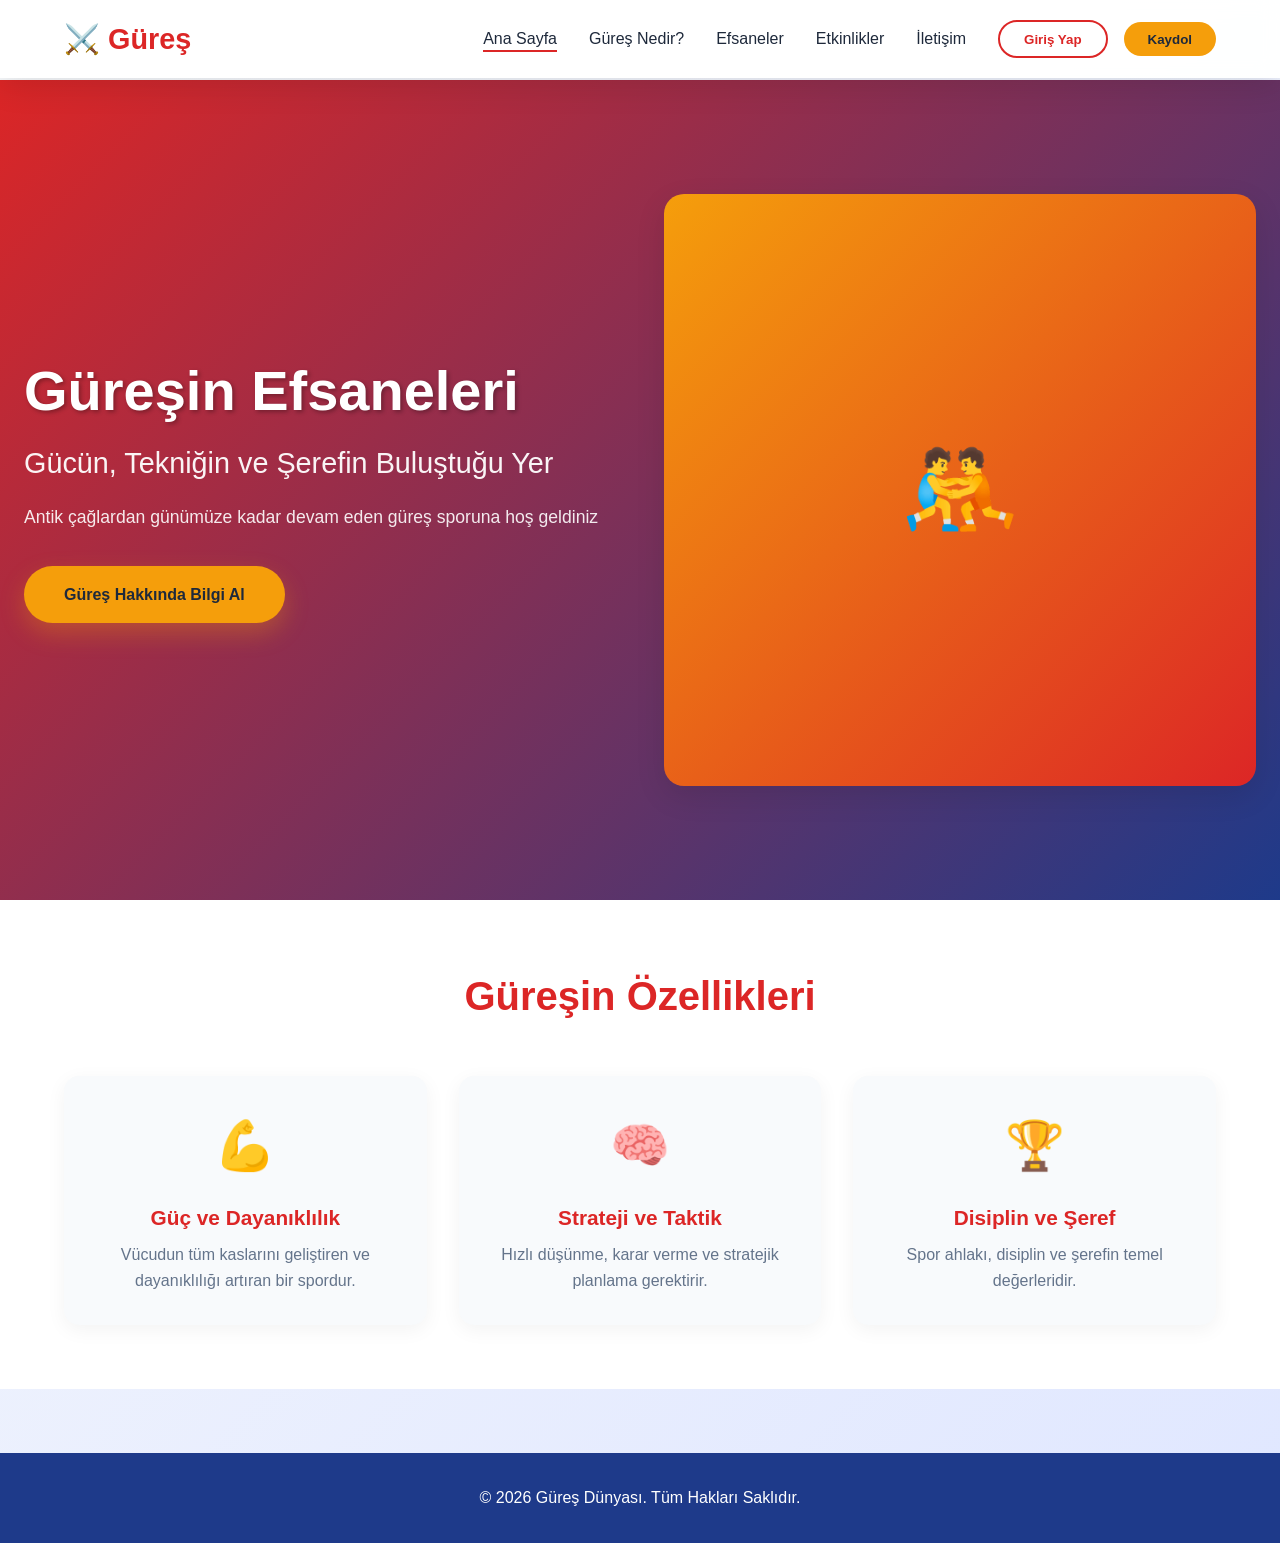
==== pages/index.html @ d6113471 "index.html kodları eklendi" ====
<!DOCTYPE html>
<html lang="tr">
<head>
    <meta charset="UTF-8">
    <meta name="viewport" content="width=device-width, initial-scale=1.0">
    <meta name="description" content="Güreş Dünyası - Antik Spordan Modern Güreşe">
    <meta name="author" content="Güreş Platformu">
    <title>Güreş Dünyası - Ana Sayfa</title>
    <style>
        * {
            margin: 0;
            padding: 0;
            box-sizing: border-box;
        }

        :root {
            --primary-red: #dc2626;
            --secondary-gold: #f59e0b;
            --dark-blue: #1e3a8a;
            --light-bg: #f8fafc;
            --text-dark: #1e293b;
            --text-light: #64748b;
            --white: #ffffff;
            --shadow: 0 10px 30px rgba(0, 0, 0, 0.1);
            --transition: all 0.3s ease;
        }

        html {
            scroll-behavior: smooth;
        }

        body {
            font-family: 'Segoe UI', Tahoma, Geneva, Verdana, sans-serif;
            background: linear-gradient(135deg, var(--light-bg) 0%, #e0e7ff 100%);
            color: var(--text-dark);
            line-height: 1.6;
        }

        .container {
            max-width: 1200px;
            margin: 0 auto;
            padding: 0 1.5rem;
        }

        /* Navigation */
        .navbar {
            position: fixed;
            top: 0;
            width: 100%;
            background: rgba(255, 255, 255, 0.95);
            backdrop-filter: blur(10px);
            box-shadow: var(--shadow);
            z-index: 1000;
            transition: var(--transition);
        }

        .nav-container {
            max-width: 1200px;
            margin: 0 auto;
            padding: 1rem 1.5rem;
            display: flex;
            justify-content: space-between;
            align-items: center;
        }

        .logo {
            font-size: 1.8rem;
            font-weight: 800;
            color: var(--primary-red);
            cursor: pointer;
        }

        .nav-menu {
            display: flex;
            list-style: none;
            gap: 2rem;
            align-items: center;
        }

        .nav-link {
            text-decoration: none;
            color: var(--text-dark);
            font-weight: 500;
            position: relative;
            transition: var(--transition);
        }

        .nav-link::after {
            content: '';
            position: absolute;
            bottom: -5px;
            left: 0;
            width: 0;
            height: 2px;
            background: var(--primary-red);
            transition: var(--transition);
        }

        .nav-link:hover::after,
        .nav-link.active::after {
            width: 100%;
        }

        .auth-buttons {
            display: flex;
            gap: 1rem;
            align-items: center;
        }

        .btn-login {
            padding: 0.6rem 1.5rem;
            background: transparent;
            color: var(--primary-red);
            border: 2px solid var(--primary-red);
            border-radius: 25px;
            cursor: pointer;
            font-weight: 600;
            transition: var(--transition);
        }

        .btn-login:hover {
            background: var(--primary-red);
            color: var(--white);
        }

        .btn-signup {
            padding: 0.6rem 1.5rem;
            background: var(--secondary-gold);
            color: var(--text-dark);
            border: none;
            border-radius: 25px;
            cursor: pointer;
            font-weight: 600;
            transition: var(--transition);
        }

        .btn-signup:hover {
            transform: translateY(-2px);
            box-shadow: 0 5px 15px rgba(245, 158, 11, 0.3);
        }

        .user-profile {
            display: flex;
            align-items: center;
            gap: 1rem;
            padding: 0.5rem 1rem;
            background: var(--light-bg);
            border-radius: 25px;
        }

        .user-avatar {
            width: 35px;
            height: 35px;
            border-radius: 50%;
            background: var(--primary-red);
            color: var(--white);
            display: flex;
            align-items: center;
            justify-content: center;
            font-weight: 700;
        }

        .btn-logout {
            padding: 0.4rem 1rem;
            background: var(--primary-red);
            color: var(--white);
            border: none;
            border-radius: 20px;
            cursor: pointer;
            font-weight: 600;
            transition: var(--transition);
            font-size: 0.9rem;
        }

        .btn-logout:hover {
            opacity: 0.9;
        }

        .hamburger {
            display: none;
            flex-direction: column;
            cursor: pointer;
            gap: 5px;
        }

        .hamburger span {
            width: 25px;
            height: 3px;
            background: var(--text-dark);
            border-radius: 2px;
            transition: var(--transition);
        }

        .hamburger.active span:nth-child(1) {
            transform: rotate(45deg) translate(8px, 8px);
        }

        .hamburger.active span:nth-child(2) {
            opacity: 0;
        }

        .hamburger.active span:nth-child(3) {
            transform: rotate(-45deg) translate(7px, -7px);
        }

        /* Modal */
        .modal {
            display: none;
            position: fixed;
            z-index: 2000;
            left: 0;
            top: 0;
            width: 100%;
            height: 100%;
            background: rgba(0, 0, 0, 0.5);
            animation: fadeIn 0.3s ease;
        }

        @keyframes fadeIn {
            from { opacity: 0; }
            to { opacity: 1; }
        }

        .modal.active {
            display: flex;
            align-items: center;
            justify-content: center;
        }

        .modal-content {
            background: var(--white);
            padding: 2.5rem;
            border-radius: 20px;
            max-width: 450px;
            width: 90%;
            box-shadow: 0 20px 60px rgba(0, 0, 0, 0.3);
            animation: slideUp 0.3s ease;
            position: relative;
        }

        @keyframes slideUp {
            from {
                opacity: 0;
                transform: translateY(30px);
            }
            to {
                opacity: 1;
                transform: translateY(0);
            }
        }

        .close-modal {
            position: absolute;
            top: 1.5rem;
            right: 1.5rem;
            font-size: 2rem;
            cursor: pointer;
            color: var(--text-light);
            background: none;
            border: none;
            transition: var(--transition);
        }

        .close-modal:hover {
            color: var(--primary-red);
        }

        .modal h2 {
            color: var(--primary-red);
            margin-bottom: 1.5rem;
            text-align: center;
            font-size: 1.8rem;
        }

        .form-group {
            margin-bottom: 1.5rem;
        }

        .form-group label {
            display: block;
            margin-bottom: 0.5rem;
            font-weight: 600;
            color: var(--text-dark);
        }

        .form-group input {
            width: 100%;
            padding: 0.8rem;
            border: 2px solid var(--light-bg);
            border-radius: 10px;
            font-family: inherit;
            transition: var(--transition);
            font-size: 1rem;
        }

        .form-group input:focus {
            outline: none;
            border-color: var(--primary-red);
            box-shadow: 0 0 0 3px rgba(220, 38, 38, 0.1);
        }

        .btn-submit {
            width: 100%;
            padding: 0.9rem;
            background: linear-gradient(135deg, var(--primary-red), var(--secondary-gold));
            color: var(--white);
            border: none;
            border-radius: 10px;
            font-weight: 600;
            cursor: pointer;
            transition: var(--transition);
            font-size: 1rem;
            margin-bottom: 1rem;
        }

        .btn-submit:hover {
            transform: translateY(-2px);
            box-shadow: 0 10px 25px rgba(220, 38, 38, 0.3);
        }

        .divider {
            display: flex;
            align-items: center;
            margin: 1.5rem 0;
            color: var(--text-light);
        }

        .divider::before,
        .divider::after {
            content: '';
            flex: 1;
            height: 1px;
            background: var(--light-bg);
        }

        .divider span {
            margin: 0 1rem;
            font-size: 0.9rem;
        }

        .social-login {
            display: flex;
            flex-direction: column;
            gap: 1rem;
        }

        .btn-google {
            display: flex;
            align-items: center;
            justify-content: center;
            gap: 0.8rem;
            padding: 0.9rem;
            background: var(--white);
            border: 2px solid var(--light-bg);
            border-radius: 10px;
            cursor: pointer;
            font-weight: 600;
            transition: var(--transition);
            color: var(--text-dark);
        }

        .btn-google:hover {
            border-color: var(--primary-red);
            background: var(--light-bg);
        }

        .toggle-form {
            text-align: center;
            margin-top: 1.5rem;
            color: var(--text-light);
        }

        .toggle-form a {
            color: var(--primary-red);
            text-decoration: none;
            font-weight: 600;
            cursor: pointer;
        }

        .toggle-form a:hover {
            text-decoration: underline;
        }

        .hidden {
            display: none;
        }

        /* Hero Section */
        .hero {
            margin-top: 80px;
            min-height: calc(100vh - 80px);
            display: flex;
            align-items: center;
            justify-content: space-between;
            padding: 3rem 1.5rem;
            gap: 3rem;
            background: linear-gradient(135deg, var(--primary-red) 0%, var(--dark-blue) 100%);
            color: var(--white);
        }

        .hero-content {
            flex: 1;
            animation: slideInLeft 0.8s ease-out;
        }

        @keyframes slideInLeft {
            from {
                opacity: 0;
                transform: translateX(-50px);
            }
            to {
                opacity: 1;
                transform: translateX(0);
            }
        }

        .hero-title {
            font-size: 3.5rem;
            font-weight: 900;
            margin-bottom: 1rem;
            line-height: 1.2;
            text-shadow: 2px 2px 4px rgba(0, 0, 0, 0.3);
        }

        .hero-subtitle {
            font-size: 1.8rem;
            margin-bottom: 1rem;
            font-weight: 500;
            opacity: 0.95;
        }

        .hero-description {
            font-size: 1.1rem;
            margin-bottom: 2rem;
            line-height: 1.8;
            opacity: 0.9;
        }

        .cta-button {
            display: inline-block;
            padding: 1rem 2.5rem;
            font-size: 1rem;
            font-weight: 600;
            border: none;
            border-radius: 50px;
            background: var(--secondary-gold);
            color: var(--text-dark);
            text-decoration: none;
            cursor: pointer;
            transition: var(--transition);
            box-shadow: 0 10px 25px rgba(245, 158, 11, 0.3);
        }

        .cta-button:hover {
            transform: translateY(-3px);
            box-shadow: 0 15px 35px rgba(245, 158, 11, 0.4);
        }

        .hero-image {
            flex: 1;
            animation: slideInRight 0.8s ease-out;
        }

        @keyframes slideInRight {
            from {
                opacity: 0;
                transform: translateX(50px);
            }
            to {
                opacity: 1;
                transform: translateX(0);
            }
        }

        .image-placeholder {
            width: 100%;
            aspect-ratio: 1;
            background: linear-gradient(135deg, var(--secondary-gold), var(--primary-red));
            border-radius: 20px;
            display: flex;
            align-items: center;
            justify-content: center;
            font-size: 6rem;
            box-shadow: var(--shadow);
        }

        /* Features Section */
        .features {
            padding: 4rem 1.5rem;
            background: var(--white);
        }

        .section-title {
            font-size: 2.5rem;
            font-weight: 900;
            text-align: center;
            margin-bottom: 3rem;
            color: var(--primary-red);
        }

        .features-grid {
            display: grid;
            grid-template-columns: repeat(auto-fit, minmax(280px, 1fr));
            gap: 2rem;
        }

        .feature-card {
            padding: 2rem;
            background: var(--light-bg);
            border-radius: 15px;
            text-align: center;
            transition: var(--transition);
            box-shadow: 0 5px 20px rgba(0, 0, 0, 0.05);
        }

        .feature-card:hover {
            transform: translateY(-10px);
            box-shadow: 0 15px 40px rgba(220, 38, 38, 0.2);
        }

        .feature-icon {
            font-size: 3rem;
            margin-bottom: 1rem;
            display: inline-block;
        }

        .feature-card h3 {
            font-size: 1.3rem;
            margin-bottom: 0.5rem;
            color: var(--primary-red);
        }

        .feature-card p {
            color: var(--text-light);
            line-height: 1.6;
        }

        /* Footer */
        .footer {
            background: var(--dark-blue);
            color: var(--white);
            text-align: center;
            padding: 2rem;
            margin-top: 4rem;
        }

        /* Mobile Responsive */
        @media (max-width: 768px) {
            .hamburger {
                display: flex;
            }

            .nav-menu {
                position: fixed;
                left: -100%;
                top: 70px;
                flex-direction: column;
                background-color: var(--white);
                width: 100%;
                text-align: center;
                transition: 0.3s;
                box-shadow: var(--shadow);
                gap: 0;
                padding: 1rem 0;
            }

            .nav-menu.active {
                left: 0;
            }

            .nav-menu li {
                padding: 1rem;
                border-bottom: 1px solid var(--light-bg);
            }

            .auth-buttons {
                flex-direction: column;
                width: 100%;
                padding: 1rem;
            }

            .btn-login, .btn-signup {
                width: 100%;
            }

            .hero {
                flex-direction: column;
                margin-top: 80px;
                min-height: auto;
                padding: 2rem 1.5rem;
            }

            .hero-title {
                font-size: 2.5rem;
            }

            .hero-subtitle {
                font-size: 1.3rem;
            }

            .section-title {
                font-size: 2rem;
            }

            .features-grid {
                grid-template-columns: 1fr;
            }

            .modal-content {
                padding: 2rem;
            }
        }

        @media (max-width: 480px) {
            .nav-container {
                padding: 1rem;
            }

            .logo {
                font-size: 1.5rem;
            }

            .hero {
                padding: 1.5rem;
            }

            .hero-title {
                font-size: 2rem;
            }

            .hero-subtitle {
                font-size: 1rem;
            }

            .cta-button {
                padding: 0.8rem 1.5rem;
                font-size: 0.9rem;
            }

            .features {
                padding: 2rem 1rem;
            }

            .section-title {
                font-size: 1.8rem;
            }

            .feature-card {
                padding: 1.5rem;
            }

            .image-placeholder {
                font-size: 3rem;
            }

            .modal-content {
                padding: 1.5rem;
            }

            .modal h2 {
                font-size: 1.5rem;
            }
        }
    </style>
</head>
<body>
    <!-- Navigation -->
    <nav class="navbar">
        <div class="nav-container">
            <div class="logo">⚔️ Güreş</div>
            <ul class="nav-menu">
                <li><a href="index.html" class="nav-link active">Ana Sayfa</a></li>
                <li><a href="about.html" class="nav-link">Güreş Nedir?</a></li>
                <li><a href="wrestlers.html" class="nav-link">Efsaneler</a></li>
                <li><a href="events.html" class="nav-link">Etkinlikler</a></li>
                <li><a href="contact.html" class="nav-link">İletişim</a></li>
                <li class="auth-buttons">
                    <button class="btn-login" onclick="openLoginModal()">Giriş Yap</button>
                    <button class="btn-signup" onclick="openSignupModal()">Kaydol</button>
                </li>
            </ul>
            <div class="hamburger">
                <span></span>
                <span></span>
                <span></span>
            </div>
        </div>
    </nav>

    <!-- Login Modal -->
    <div id="loginModal" class="modal">
        <div class="modal-content">
            <button class="close-modal" onclick="closeLoginModal()">&times;</button>
            <h2>Giriş Yap</h2>
            <form onsubmit="handleLogin(event)">
                <div class="form-group">
                    <label for="login-email">E-posta</label>
                    <input type="email" id="login-email" required>
                </div>
                <div class="form-group">
                    <label for="login-password">Şifre</label>
                    <input type="password" id="login-password" required>
                </div>
                <button type="submit" class="btn-submit">Giriş Yap</button>
            </form>

            <div class="divider">
                <span>veya</span>
            </div>

            <div class="social-login">
                <button class="btn-google" onclick="loginWithGoogle()">
                    <span>🔵</span>
                    <span>Google ile Giriş Yap</span>
                </button>
            </div>

            <div class="toggle-form">
                Hesabın yok mu? <a onclick="switchToSignup()">Kaydol</a>
            </div>
        </div>
    </div>

    <!-- Signup Modal -->
    <div id="signupModal" class="modal">
        <div class="modal-content">
            <button class="close-modal" onclick="closeSignupModal()">&times;</button>
            <h2>Kaydol</h2>
            <form onsubmit="handleSignup(event)">
                <div class="form-group">
                    <label for="signup-name">Ad Soyad</label>
                    <input type="text" id="signup-name" required>
                </div>
                <div class="form-group">
                    <label for="signup-email">E-posta</label>
                    <input type="email" id="signup-email" required>
                </div>
                <div class="form-group">
                    <label for="signup-password">Şifre</label>
                    <input type="password" id="signup-password" required>
                </div>
                <div class="form-group">
                    <label for="signup-password-confirm">Şifre Tekrar</label>
                    <input type="password" id="signup-password-confirm" required>
                </div>
                <button type="submit" class="btn-submit">Kaydol</button>
            </form>

            <div class="divider">
                <span>veya</span>
            </div>

            <div class="social-login">
                <button class="btn-google" onclick="signupWithGoogle()">
                    <span>🔵</span>
                    <span>Google ile Kaydol</span>
                </button>
            </div>

            <div class="toggle-form">
                Zaten hesabın var mı? <a onclick="switchToLogin()">Giriş Yap</a>
            </div>
        </div>
    </div>

    <!-- Hero Section -->
    <section class="hero">
        <div class="hero-content">
            <h1 class="hero-title">Güreşin Efsaneleri</h1>
            <p class="hero-subtitle">Gücün, Tekniğin ve Şerefin Buluştuğu Yer</p>
            <p class="hero-description">Antik çağlardan günümüze kadar devam eden güreş sporuna hoş geldiniz</p>
            <a href="about.html" class="cta-button">Güreş Hakkında Bilgi Al</a>
        </div>
        <div class="hero-image">
            <div class="image-placeholder">
                <span>🤼</span>
            </div>
        </div>
    </section>

    <!-- Features Section -->
    <section class="features">
        <div class="container">
            <h2 class="section-title">Güreşin Özellikleri</h2>
            <div class="features-grid">
                <div class="feature-card">
                    <div class="feature-icon">💪</div>
                    <h3>Güç ve Dayanıklılık</h3>
                    <p>Vücudun tüm kaslarını geliştiren ve dayanıklılığı artıran bir spordur.</p>
                </div>
                <div class="feature-card">
                    <div class="feature-icon">🧠</div>
                    <h3>Strateji ve Taktik</h3>
                    <p>Hızlı düşünme, karar verme ve stratejik planlama gerektirir.</p>
                </div>
                <div class="feature-card">
                    <div class="feature-icon">🏆</div>
                    <h3>Disiplin ve Şeref</h3>
                    <p>Spor ahlakı, disiplin ve şerefin temel değerleridir.</p>
                </div>
            </div>
        </div>
    </section>

    <!-- Footer -->
    <footer class="footer">
        <div class="container">
            <p>&copy; 2026 Güreş Dünyası. Tüm Hakları Saklıdır.</p>
        </div>
    </footer>

    <script>
        // Modal Functions
        function openLoginModal() {
            document.getElementById('loginModal').classList.add('active');
        }

        function closeLoginModal() {
            document.getElementById('loginModal').classList.remove('active');
        }

        function openSignupModal() {
            document.getElementById('signupModal').classList.add('active');
        }

        function closeSignupModal() {
            document.getElementById('signupModal').classList.remove('active');
        }

        function switchToSignup() {
            closeLoginModal();
            openSignupModal();
        }

        function switchToLogin() {
            closeSignupModal();
            openLoginModal();
        }

        // Form Handlers
        function handleLogin(event) {
            event.preventDefault();
            const email = document.getElementById('login-email').value;
            const password = document.getElementById('login-password').value;
            
            // Basit validasyon
            if (email && password) {
                alert(`Hoş geldin! ${email} ile giriş yapıldı.`);
                localStorage.setItem('userEmail', email);
                localStorage.setItem('userName', email.split('@')[0]);
                closeLoginModal();
                updateNavbar();
            }
        }

        function handleSignup(event) {
            event.preventDefault();
            const name = document.getElementById('signup-name').value;
            const email = document.getElementById('signup-email').value;
            const password = document.getElementById('signup-password').value;
            const confirmPassword = document.getElementById('signup-password-confirm').value;
            
            if (password !== confirmPassword) {
                alert('Şifreler eşleşmiyor!');
                return;
            }

            if (name && email && password) {
                alert(`Hoş geldin ${name}! Başarıyla kayıt oldun.`);
                localStorage.setItem('userEmail', email);
                localStorage.setItem('userName', name);
                closeSignupModal();
                updateNavbar();
            }
        }

        function loginWithGoogle() {
            alert('Google ile giriş yapma özelliği etkinleştirilecek.\n\nKurulum için:\n1. Google Cloud Console\'a git\n2. OAuth 2.0 Client ID oluştur\n3. Redirect URI: ' + window.location.origin + '\n4. Client ID\'yi koda ekle');
        }

        function signupWithGoogle() {
            alert('Google ile kaydol özelliği etkinleştirilecek.\n\nKurulum için:\n1. Google Cloud Console\'a git\n2. OAuth 2.0 Client ID oluştur\n3. Redirect URI: ' + window.location.origin + '\n4. Client ID\'yi koda ekle');
        }

        function updateNavbar() {
            const userEmail = localStorage.getItem('userEmail');
            const userName = localStorage.getItem('userName');
            const authButtons = document.querySelector('.auth-buttons');
            
            if (userEmail) {
                const firstLetter = userName.charAt(0).toUpperCase();
                authButtons.innerHTML = `
                    <div class="user-profile">
                        <div class="user-avatar">${firstLetter}</div>
                        <span>${userName}</span>
                        <button class="btn-logout" onclick="logout()">Çıkış</button>
                    </div>
                `;
            }
        }

        function logout() {
            localStorage.removeItem('userEmail');
            localStorage.removeItem('userName');
            alert('Başarıyla çıkış yapıldı!');
            updateNavbar();
        }

        // Hamburger Menu
        const hamburger = document.querySelector('.hamburger');
        const navMenu = document.querySelector('.nav-menu');
        const navLinks = document.querySelectorAll('.nav-link');

        hamburger.addEventListener('click', () => {
            hamburger.classList.toggle('active');
            navMenu.classList.toggle('active');
        });

        navLinks.forEach(link => {
            link.addEventListener('click', () => {
                hamburger.classList.remove('active');
                navMenu.classList.remove('active');
            });
        });

        // Modal dışına tıklandığında kapat
        window.addEventListener('click', (event) => {
            const loginModal = document.getElementById('loginModal');
            const signupModal = document.getElementById('signupModal');
            
            if (event.target === loginModal) {
                closeLoginModal();
            }
            if (event.target === signupModal) {
                closeSignupModal();
            }
        });

        // Sayfa yüklendiğinde navbar'ı güncelle
        document.addEventListener('DOMContentLoaded', () => {
            updateNavbar();
            
            const currentPage = window.location.pathname.split('/').pop() || 'index.html';
            navLinks.forEach(link => {
                const href = link.getAttribute('href');
                if (href === currentPage || (currentPage === '' && href === 'index.html')) {
                    link.classList.add('active');
                } else {
                    link.classList.remove('active');
                }
            });
        });
    </script>
</body>
</html>
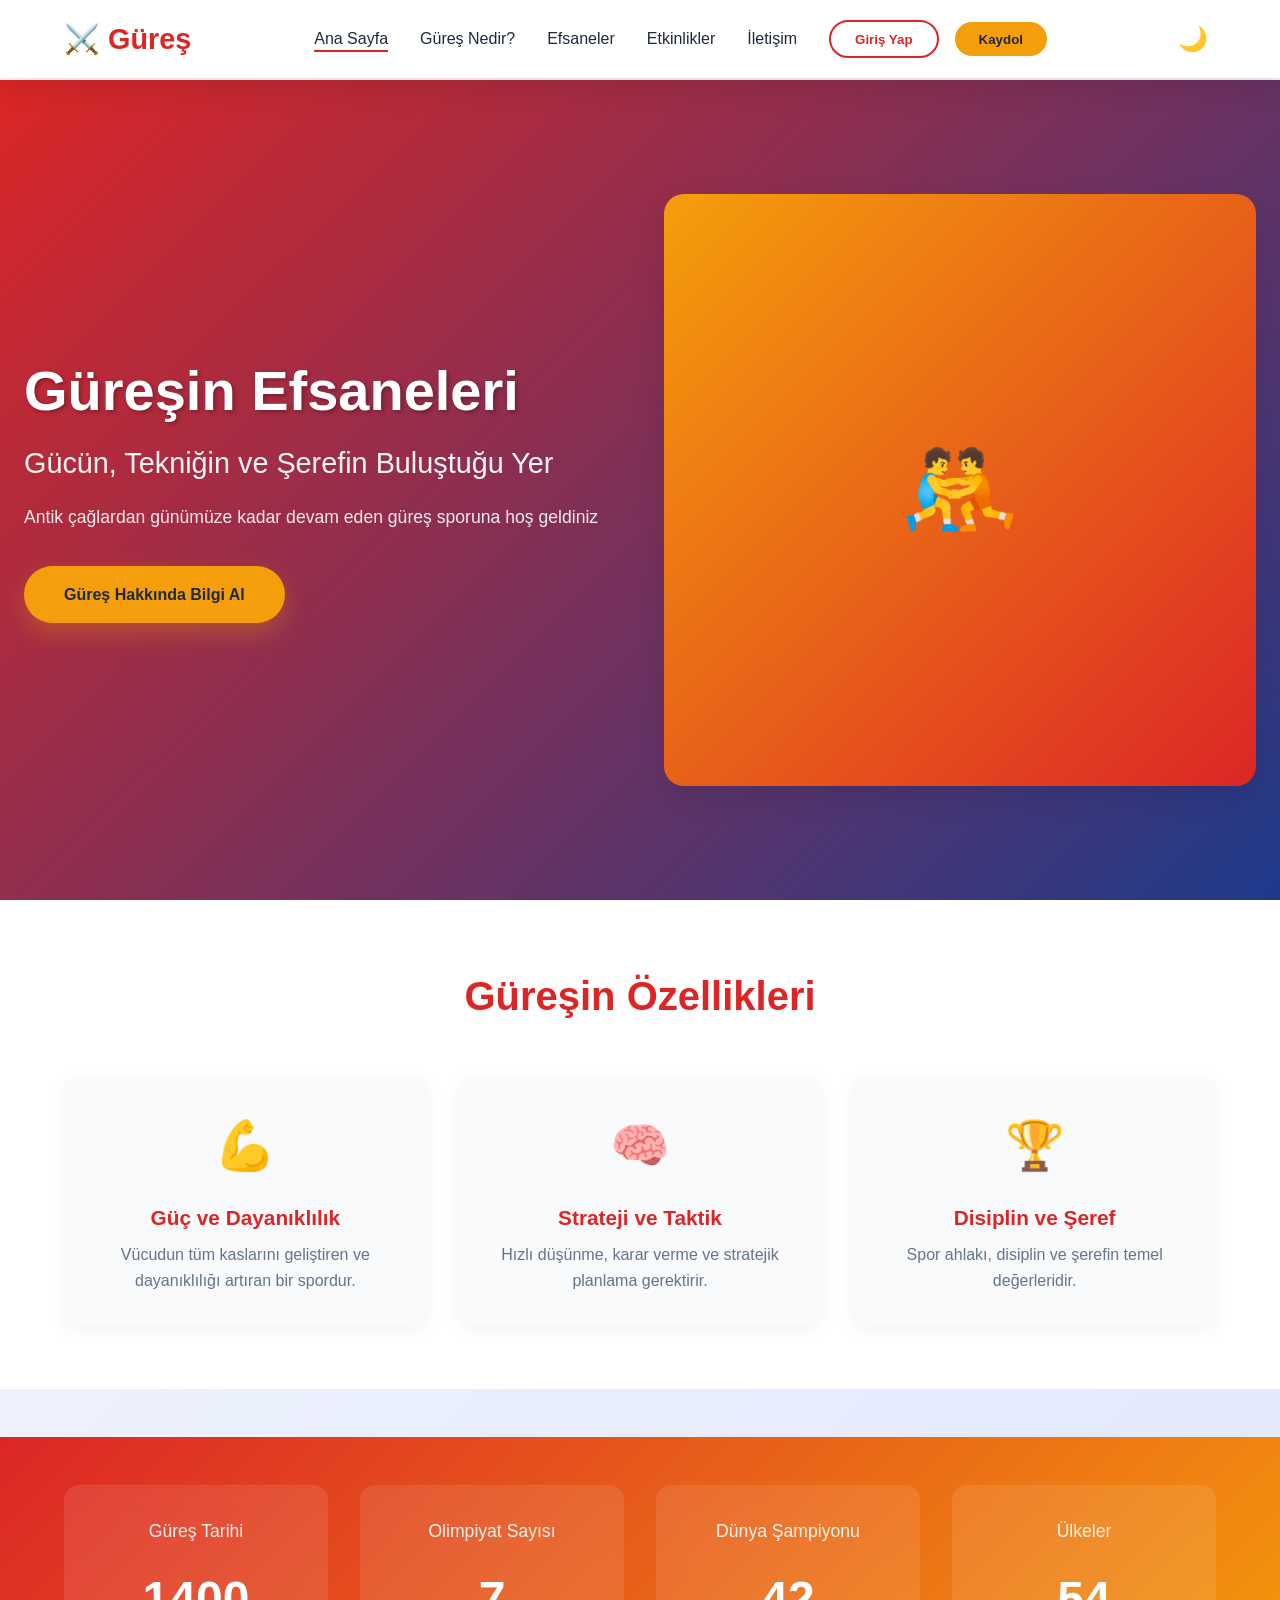
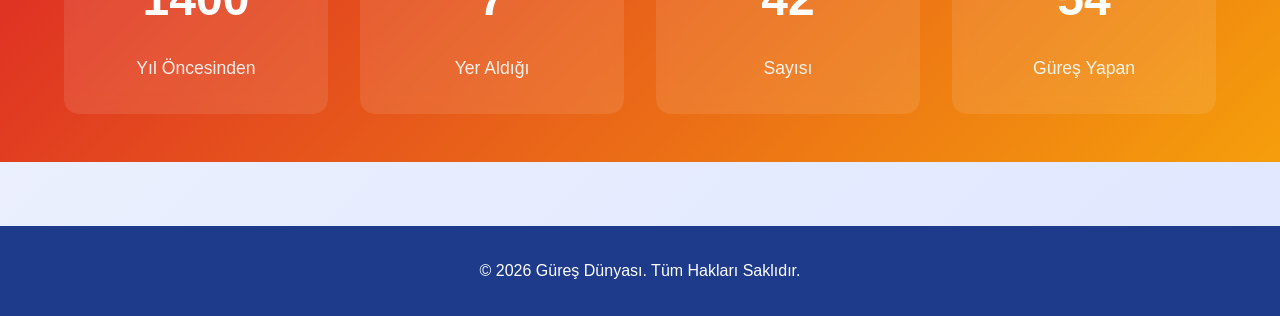
==== commit 32e36d53: "index.html'e interactions.js bağlandı" ====
--- a/pages/index.html
+++ b/pages/index.html
@@ -25,6 +25,55 @@
             --transition: all 0.3s ease;
         }
 
+        /* Dark Mode */
+        body.dark-mode {
+            background: linear-gradient(135deg, #1a1a2e 0%, #16213e 100%);
+            color: #e0e0e0;
+        }
+
+        body.dark-mode .navbar {
+            background: rgba(26, 26, 46, 0.95);
+        }
+
+        body.dark-mode .nav-link {
+            color: #e0e0e0;
+        }
+
+        body.dark-mode .modal-content {
+            background: #2a2a3e;
+            color: #e0e0e0;
+        }
+
+        body.dark-mode .form-group input,
+        body.dark-mode .form-group label {
+            background: #3a3a4e;
+            color: #e0e0e0;
+            border-color: #4a4a5e;
+        }
+
+        body.dark-mode .feature-card {
+            background: #2a2a3e;
+            color: #e0e0e0;
+        }
+
+        body.dark-mode .hero {
+            background: rgba(26, 26, 46, 0.8);
+        }
+
+        /* Dark Mode Toggle Button */
+        .theme-toggle {
+            background: none;
+            border: none;
+            font-size: 1.5rem;
+            cursor: pointer;
+            transition: var(--transition);
+            padding: 0.5rem;
+        }
+
+        .theme-toggle:hover {
+            transform: rotate(20deg);
+        }
+
         html {
             scroll-behavior: smooth;
         }
@@ -180,27 +229,39 @@
             display: none;
             flex-direction: column;
             cursor: pointer;
-            gap: 5px;
+            gap: 6px;
+            background: none;
+            border: none;
+            padding: 0.5rem;
         }
 
         .hamburger span {
-            width: 25px;
+            width: 28px;
             height: 3px;
             background: var(--text-dark);
             border-radius: 2px;
             transition: var(--transition);
+            display: block;
         }
 
         .hamburger.active span:nth-child(1) {
-            transform: rotate(45deg) translate(8px, 8px);
+            transform: rotate(45deg) translate(10px, 10px);
         }
 
         .hamburger.active span:nth-child(2) {
             opacity: 0;
+            transform: translateX(-10px);
         }
 
         .hamburger.active span:nth-child(3) {
-            transform: rotate(-45deg) translate(7px, -7px);
+            transform: rotate(-45deg) translate(8px, -8px);
+        }
+
+        @media (max-width: 768px) {
+            .hamburger {
+                display: flex;
+                z-index: 1001;
+            }
         }
 
         /* Modal */
@@ -544,12 +605,75 @@
             margin-top: 4rem;
         }
 
+        /* Scroll to Top Button */
+        .scroll-to-top {
+            position: fixed;
+            bottom: 30px;
+            right: 30px;
+            width: 50px;
+            height: 50px;
+            background: var(--primary-red);
+            color: var(--white);
+            border: none;
+            border-radius: 50%;
+            font-size: 1.5rem;
+            cursor: pointer;
+            display: none;
+            align-items: center;
+            justify-content: center;
+            box-shadow: var(--shadow);
+            transition: var(--transition);
+            z-index: 999;
+        }
+
+        .scroll-to-top.show {
+            display: flex;
+        }
+
+        .scroll-to-top:hover {
+            background: var(--secondary-gold);
+            transform: translateY(-5px);
+        }
+
+        /* Statistics Counter */
+        .stats-section {
+            background: linear-gradient(135deg, var(--primary-red), var(--secondary-gold));
+            color: var(--white);
+            padding: 3rem 0;
+            margin: 3rem 0;
+        }
+
+        .stats-container {
+            display: grid;
+            grid-template-columns: repeat(auto-fit, minmax(200px, 1fr));
+            gap: 2rem;
+            max-width: 1200px;
+            margin: 0 auto;
+            padding: 0 1.5rem;
+        }
+
+        .stat-card {
+            text-align: center;
+            padding: 2rem;
+            background: rgba(255, 255, 255, 0.1);
+            border-radius: 15px;
+            backdrop-filter: blur(10px);
+        }
+
+        .stat-number {
+            font-size: 3rem;
+            font-weight: 800;
+            margin: 1rem 0;
+            font-family: 'Arial', sans-serif;
+        }
+
+        .stat-label {
+            font-size: 1.1rem;
+            opacity: 0.9;
+        }
+
         /* Mobile Responsive */
         @media (max-width: 768px) {
-            .hamburger {
-                display: flex;
-            }
-
             .nav-menu {
                 position: fixed;
                 left: -100%;
@@ -558,10 +682,12 @@
                 background-color: var(--white);
                 width: 100%;
                 text-align: center;
-                transition: 0.3s;
+                transition: 0.3s ease;
                 box-shadow: var(--shadow);
                 gap: 0;
-                padding: 1rem 0;
+                padding: 0;
+                max-height: calc(100vh - 70px);
+                overflow-y: auto;
             }
 
             .nav-menu.active {
@@ -571,15 +697,34 @@
             .nav-menu li {
                 padding: 1rem;
                 border-bottom: 1px solid var(--light-bg);
+                width: 100%;
+            }
+
+            .nav-menu li:last-child {
+                border-bottom: none;
+                padding: 0;
             }
 
             .auth-buttons {
                 flex-direction: column;
                 width: 100%;
                 padding: 1rem;
+                gap: 0.5rem;
+                border-top: 1px solid var(--light-bg);
             }
 
             .btn-login, .btn-signup {
+                width: 100%;
+                padding: 0.8rem 1rem;
+            }
+
+            .user-profile {
+                flex-direction: column;
+                width: 100%;
+                padding: 1rem;
+            }
+
+            .btn-logout {
                 width: 100%;
             }
 
@@ -679,6 +824,7 @@
                     <button class="btn-signup" onclick="openSignupModal()">Kaydol</button>
                 </li>
             </ul>
+            <button class="theme-toggle" onclick="toggleDarkMode()" title="Tema Değiştir">🌙</button>
             <div class="hamburger">
                 <span></span>
                 <span></span>
@@ -686,6 +832,9 @@
             </div>
         </div>
     </nav>
+
+    <!-- Scroll to Top Button -->
+    <button class="scroll-to-top" id="scrollToTopBtn" onclick="scrollToTop()">↑</button>
 
     <!-- Login Modal -->
     <div id="loginModal" class="modal">
@@ -802,6 +951,32 @@
         </div>
     </section>
 
+    <!-- Statistics Section -->
+    <section class="stats-section">
+        <div class="stats-container">
+            <div class="stat-card">
+                <div class="stat-label">Güreş Tarihi</div>
+                <div class="stat-number" data-target="5000">0</div>
+                <div class="stat-label">Yıl Öncesinden</div>
+            </div>
+            <div class="stat-card">
+                <div class="stat-label">Olimpiyat Sayısı</div>
+                <div class="stat-number" data-target="28">0</div>
+                <div class="stat-label">Yer Aldığı</div>
+            </div>
+            <div class="stat-card">
+                <div class="stat-label">Dünya Şampiyonu</div>
+                <div class="stat-number" data-target="150">0</div>
+                <div class="stat-label">Sayısı</div>
+            </div>
+            <div class="stat-card">
+                <div class="stat-label">Ülkeler</div>
+                <div class="stat-number" data-target="196">0</div>
+                <div class="stat-label">Güreş Yapan</div>
+            </div>
+        </div>
+    </section>
+
     <!-- Footer -->
     <footer class="footer">
         <div class="container">
@@ -911,17 +1086,27 @@
         const navMenu = document.querySelector('.nav-menu');
         const navLinks = document.querySelectorAll('.nav-link');
 
-        hamburger.addEventListener('click', () => {
-            hamburger.classList.toggle('active');
-            navMenu.classList.toggle('active');
-        });
-
-        navLinks.forEach(link => {
-            link.addEventListener('click', () => {
-                hamburger.classList.remove('active');
-                navMenu.classList.remove('active');
+        if (hamburger && navMenu) {
+            hamburger.addEventListener('click', (e) => {
+                e.stopPropagation();
+                hamburger.classList.toggle('active');
+                navMenu.classList.toggle('active');
             });
-        });
+
+            navLinks.forEach(link => {
+                link.addEventListener('click', () => {
+                    hamburger.classList.remove('active');
+                    navMenu.classList.remove('active');
+                });
+            });
+
+            document.addEventListener('click', (e) => {
+                if (!navMenu.contains(e.target) && !hamburger.contains(e.target)) {
+                    hamburger.classList.remove('active');
+                    navMenu.classList.remove('active');
+                }
+            });
+        }
 
         // Modal dışına tıklandığında kapat
         window.addEventListener('click', (event) => {
@@ -936,9 +1121,73 @@
             }
         });
 
+        // Dark Mode Toggle
+        function toggleDarkMode() {
+            document.body.classList.toggle('dark-mode');
+            localStorage.setItem('darkMode', document.body.classList.contains('dark-mode'));
+        }
+
+        // Scroll to Top Button
+        const scrollToTopBtn = document.getElementById('scrollToTopBtn');
+        window.addEventListener('scroll', () => {
+            if (window.pageYOffset > 300) {
+                scrollToTopBtn.classList.add('show');
+            } else {
+                scrollToTopBtn.classList.remove('show');
+            }
+        });
+
+        function scrollToTop() {
+            window.scrollTo({
+                top: 0,
+                behavior: 'smooth'
+            });
+        }
+
+        // Counter Animation
+        function animateCounters() {
+            const counters = document.querySelectorAll('.stat-number');
+            counters.forEach(counter => {
+                const target = parseInt(counter.getAttribute('data-target'));
+                const increment = target / 100;
+                let current = 0;
+
+                const updateCounter = () => {
+                    current += increment;
+                    if (current < target) {
+                        counter.textContent = Math.floor(current);
+                        requestAnimationFrame(updateCounter);
+                    } else {
+                        counter.textContent = target;
+                    }
+                };
+
+                updateCounter();
+            });
+        }
+
+        // Intersection Observer for Counter Animation
+        const statsSection = document.querySelector('.stats-section');
+        if (statsSection) {
+            const observer = new IntersectionObserver((entries) => {
+                entries.forEach(entry => {
+                    if (entry.isIntersecting) {
+                        animateCounters();
+                        observer.unobserve(entry.target);
+                    }
+                });
+            });
+            observer.observe(statsSection);
+        }
+
         // Sayfa yüklendiğinde navbar'ı güncelle
         document.addEventListener('DOMContentLoaded', () => {
             updateNavbar();
+            
+            // Dark Mode Yükle
+            if (localStorage.getItem('darkMode') === 'true') {
+                document.body.classList.add('dark-mode');
+            }
             
             const currentPage = window.location.pathname.split('/').pop() || 'index.html';
             navLinks.forEach(link => {
@@ -951,5 +1200,6 @@
             });
         });
     </script>
+    <script src="js/interactions.js"></script>
 </body>
 </html>
